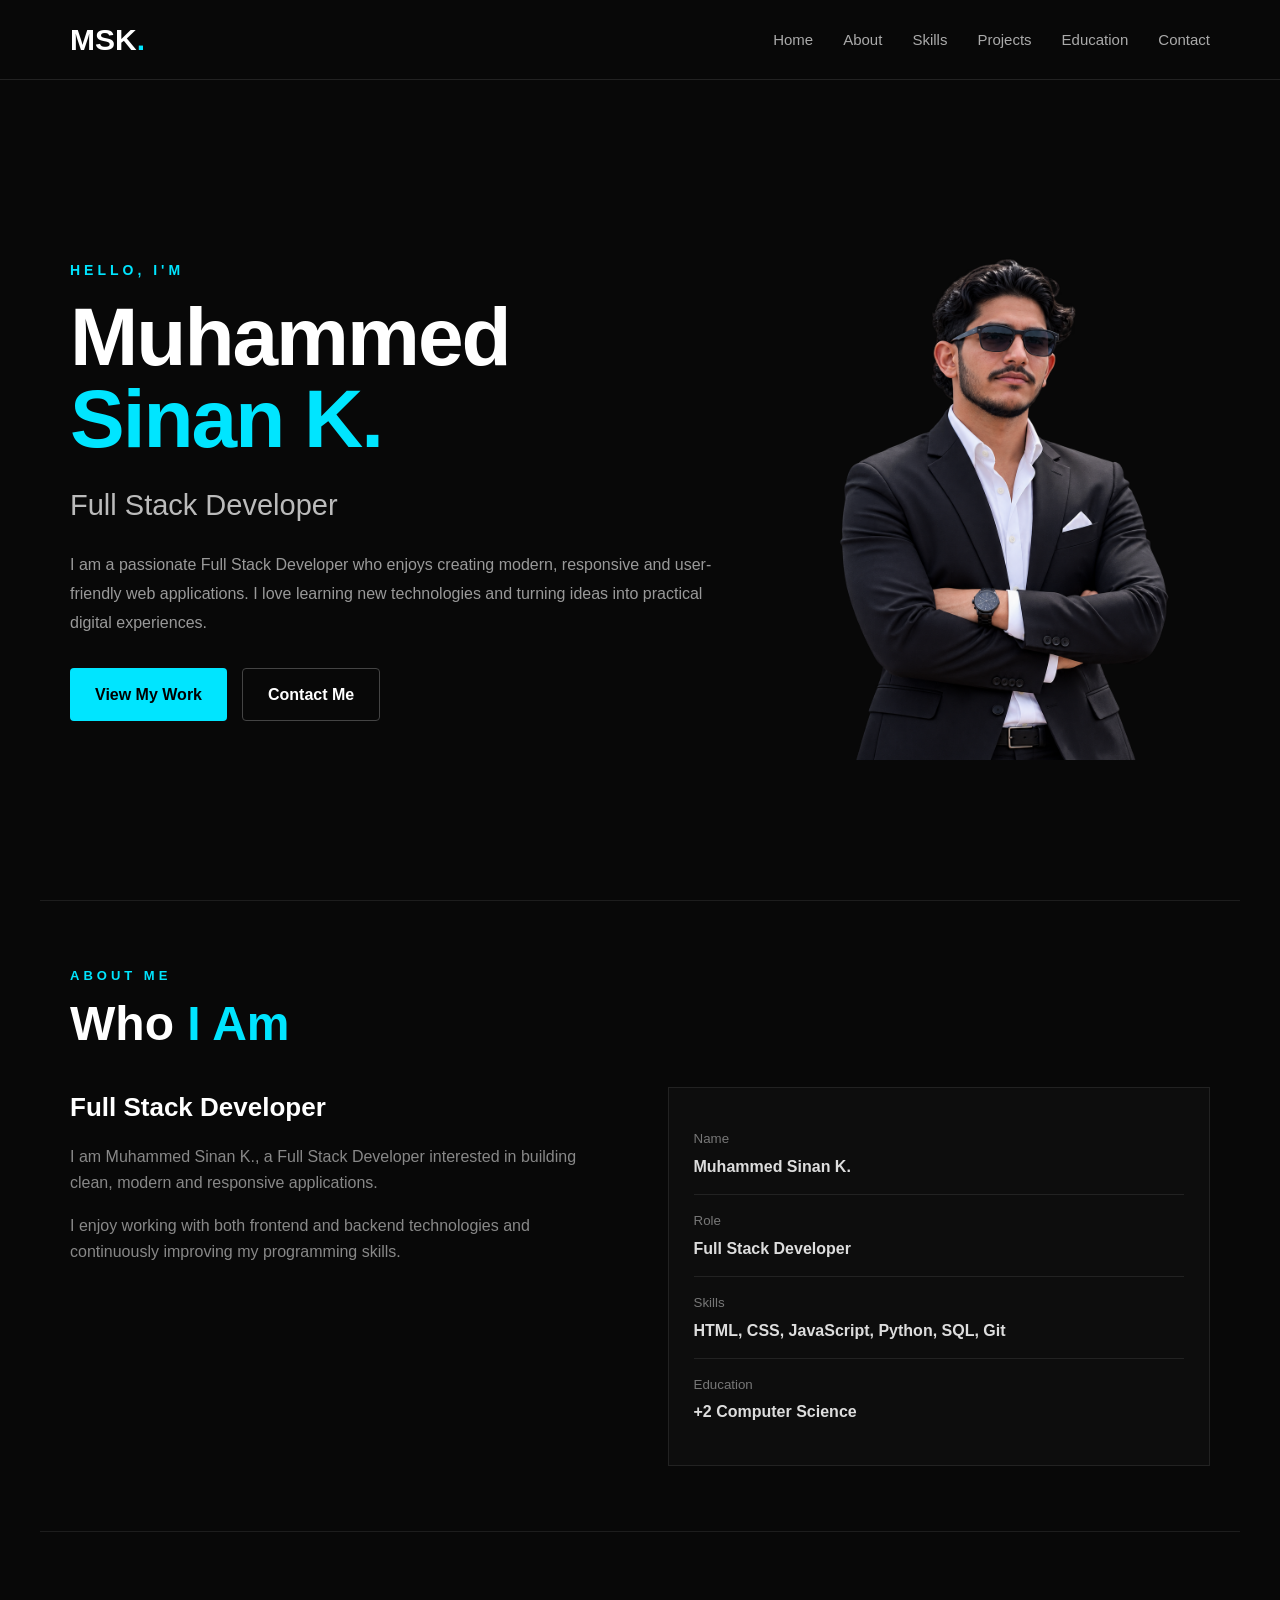
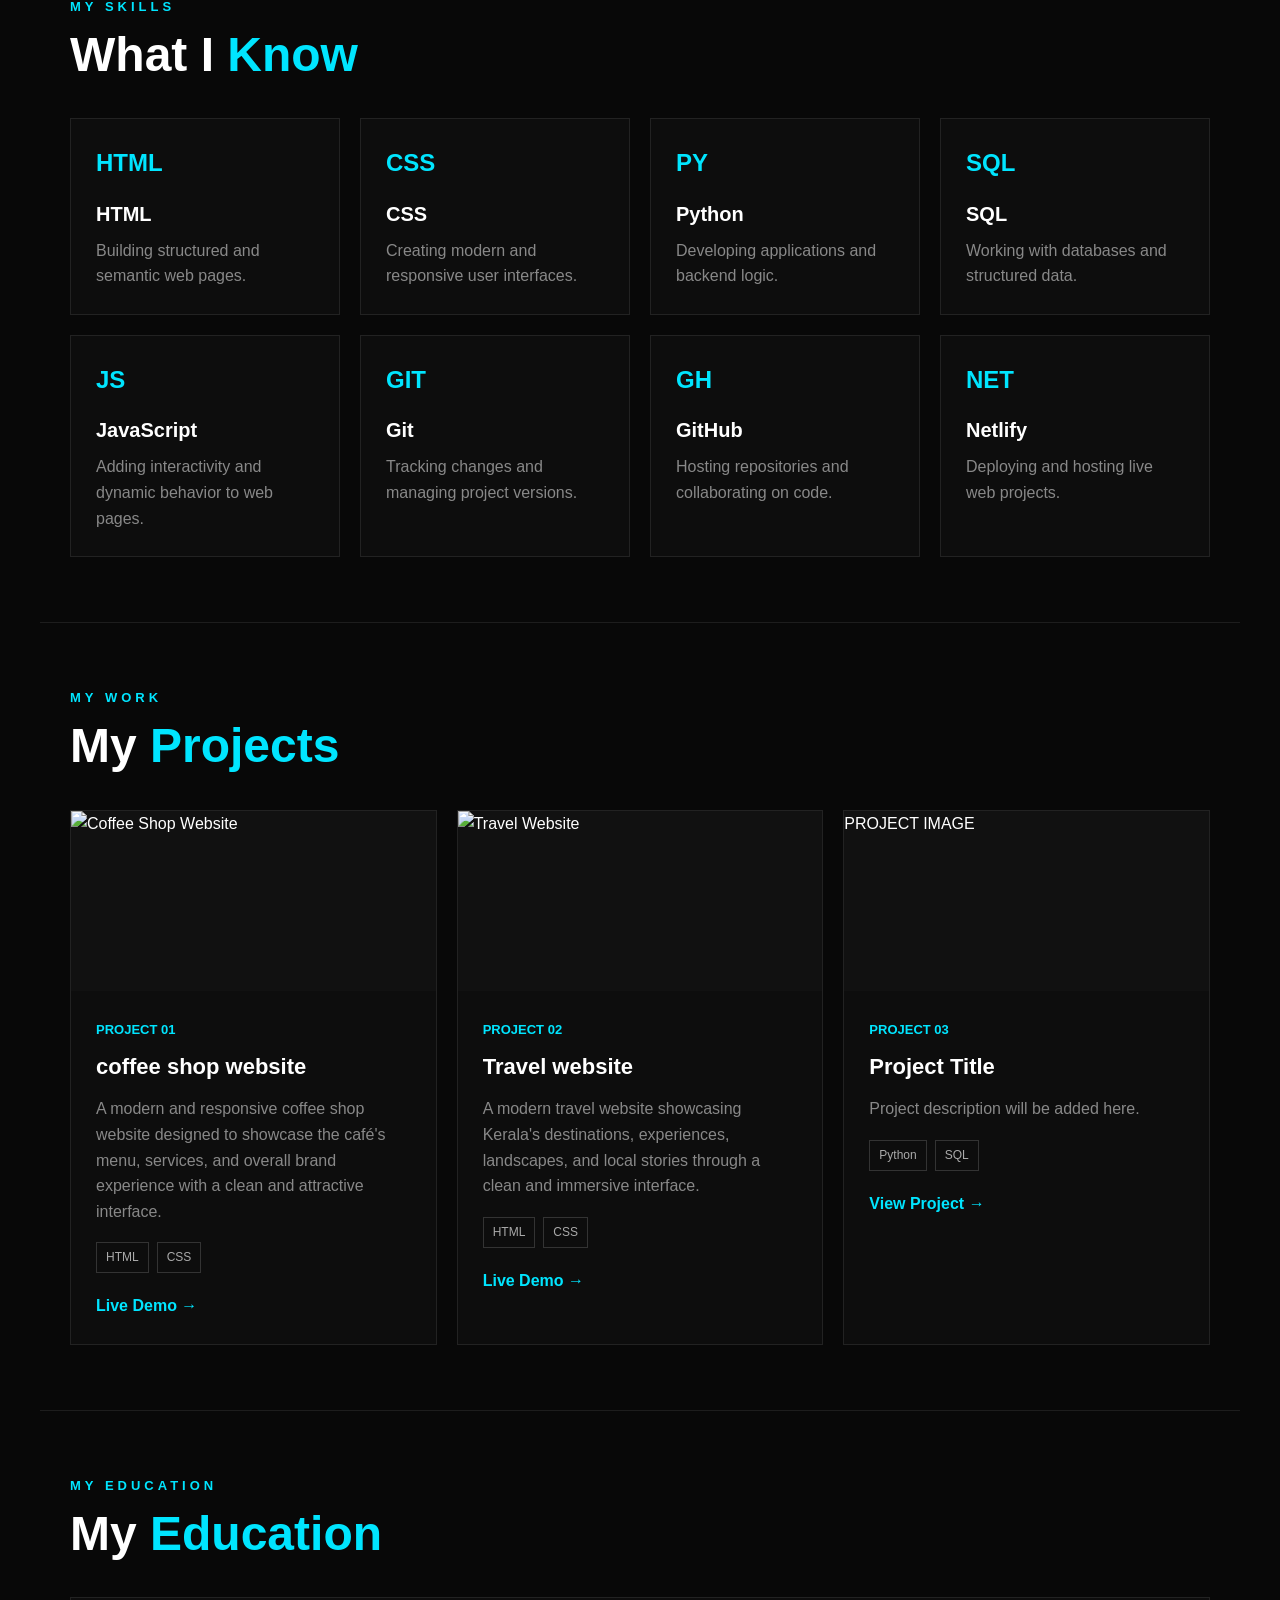
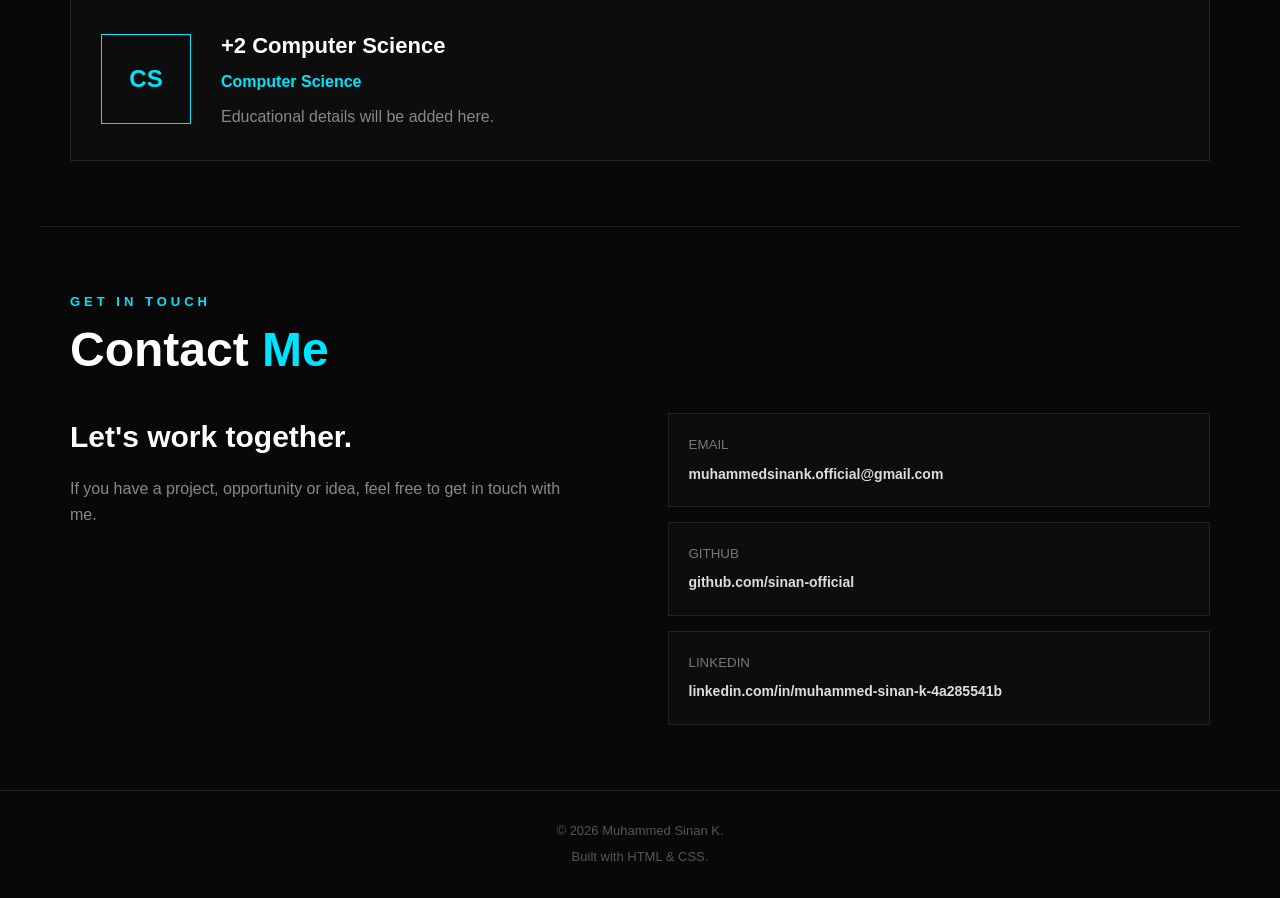
==== index.html @ 7d32a2cb "first commit" ====
<!DOCTYPE html>
<html lang="en">

<head>
    <meta charset="UTF-8">

    <meta name="viewport"
          content="width=device-width, initial-scale=1.0">

    <title>Muhammed Sinan K. | Full Stack Developer</title>

    <link rel="stylesheet" href="portfolio.css">
</head>

<body>

    <header class="header">

        <nav class="navbar">

            <a href="#home" class="logo">
                MSK<span>.</span>
            </a>
            <input type="checkbox" id="menu-toggle">

            <label for="menu-toggle" class="menu-icon">
                <span></span>
                <span></span>
                <span></span>
            </label>

            <ul class="nav-links">

                <li>
                    <a href="#home">Home</a>
                </li>

                <li>
                    <a href="#about">About</a>
                </li>

                <li>
                    <a href="#skills">Skills</a>
                </li>

                <li>
                    <a href="#projects">Projects</a>
                </li>

                <li>
                    <a href="#education">Education</a>
                </li>

                <li>
                    <a href="#contact">Contact</a>
                </li>

            </ul>

        </nav>

    </header>


    <main>

        <!-- =========================
             HERO
        ========================== -->

        <section id="home" class="hero">

            <div class="hero-content">

                <p class="subtitle">
                    HELLO, I'M
                </p>

                <h1>
                    Muhammed
                    <span>Sinan K.</span>
                </h1>

                <h2>
                    Full Stack Developer
                </h2>

                <p class="description">
                    I am a passionate Full Stack Developer who enjoys
                    creating modern, responsive and user-friendly web
                    applications. I love learning new technologies and
                    turning ideas into practical digital experiences.
                </p>

                <div class="hero-buttons">

                    <a href="#projects"
                       class="btn primary-btn">
                        View My Work
                    </a>

                    <a href="#contact"
                       class="btn secondary-btn">
                        Contact Me
                    </a>

                </div>

            </div>


            <!-- PROFILE IMAGE -->

            <div class="profile-container">

                <img
                    src="./dp.png"
                    alt="Muhammed Sinan K."
                    class="profile-image"
                >

            </div>

        </section>


        <!-- =========================
             ABOUT
        ========================== -->

        <section id="about" class="section dark-section">

            <div class="section-heading">

                <p>ABOUT ME</p>

                <h2>
                    Who <span>I Am</span>
                </h2>

            </div>


            <div class="about-grid">

                <div class="about-text">

                    <h3>
                        Full Stack Developer
                    </h3>

                    <p>
                        I am Muhammed Sinan K., a Full Stack Developer
                        interested in building clean, modern and
                        responsive applications.
                    </p>

                    <p>
                        I enjoy working with both frontend and backend
                        technologies and continuously improving my
                        programming skills.
                    </p>

                </div>


                <div class="about-card">

                    <div class="info">

                        <small>
                            Name
                        </small>

                        <strong>
                            Muhammed Sinan K.
                        </strong>

                    </div>


                    <div class="info">

                        <small>
                            Role
                        </small>

                        <strong>
                            Full Stack Developer
                        </strong>

                    </div>


                    <div class="info">

                        <small>
                            Skills
                        </small>

                        <strong>
                            HTML, CSS, JavaScript, Python, SQL, Git
                        </strong>

                    </div>


                    <div class="info">

                        <small>
                            Education
                        </small>

                        <strong>
                            +2 Computer Science
                        </strong>

                    </div>

                </div>

            </div>

        </section>


        <!-- =========================
             SKILLS
        ========================== -->

        <section id="skills" class="section">

            <div class="section-heading">

                <p>MY SKILLS</p>

                <h2>
                    What I <span>Know</span>
                </h2>

            </div>


            <div class="skills-grid">

                <div class="skill-card">

                    <div class="skill-icon">
                        HTML
                    </div>

                    <h3>
                        HTML
                    </h3>

                    <p>
                        Building structured and semantic web pages.
                    </p>

                </div>


                <div class="skill-card">

                    <div class="skill-icon">
                        CSS
                    </div>

                    <h3>
                        CSS
                    </h3>

                    <p>
                        Creating modern and responsive user interfaces.
                    </p>

                </div>


                <div class="skill-card">

                    <div class="skill-icon">
                        PY
                    </div>

                    <h3>
                        Python
                    </h3>

                    <p>
                        Developing applications and backend logic.
                    </p>

                </div>


                <div class="skill-card">

                    <div class="skill-icon">
                        SQL
                    </div>

                    <h3>
                        SQL
                    </h3>

                    <p>
                        Working with databases and structured data.
                    </p>

                </div>


                <div class="skill-card">

                    <div class="skill-icon">
                        JS
                    </div>

                    <h3>
                        JavaScript
                    </h3>

                    <p>
                        Adding interactivity and dynamic behavior to web pages.
                    </p>

                </div>


                <div class="skill-card">

                    <div class="skill-icon">
                        GIT
                    </div>

                    <h3>
                        Git
                    </h3>

                    <p>
                        Tracking changes and managing project versions.
                    </p>

                </div>


                <div class="skill-card">

                    <div class="skill-icon">
                        GH
                    </div>

                    <h3>
                        GitHub
                    </h3>

                    <p>
                        Hosting repositories and collaborating on code.
                    </p>

                </div>


                <div class="skill-card">

                    <div class="skill-icon">
                        NET
                    </div>

                    <h3>
                        Netlify
                    </h3>

                    <p>
                        Deploying and hosting live web projects.
                    </p>

                </div>

            </div>

        </section>


        <!-- =========================
             PROJECTS
        ========================== -->

        <section id="projects"
                 class="section dark-section">

            <div class="section-heading">

                <p>MY WORK</p>

                <h2>
                    My <span>Projects</span>
                </h2>

            </div>


            <div class="projects-grid">

                <div class="project-card">

                    <div class="project-image">
                        <img
        src="https://img.freepik.com/premium-photo/coffee-shop-interior-black-gray_674594-15224.jpg"
        alt="Coffee Shop Website"
    >
                    </div>

                    <div class="project-content">

                        <span class="project-number">
                            PROJECT 01
                        </span>

                        <h3>
                            coffee shop website
                        </h3>

                        <p>
                               A modern and responsive coffee shop website designed
            to showcase the café's menu, services, and overall
            brand experience with a clean and attractive interface.
                        </p>

                        <div class="technology">

                            <span>
                                HTML
                            </span>

                            <span>
                                CSS
                            </span>

                        </div>

                        <a  href="https://coffeewebsite001.netlify.app/"
                target="_blank"
                rel="noopener noreferrer"
                class="project-link">
                Live Demo →
                        </a>

                    </div>

                </div>


                <div class="project-card">

                    
<div class="project-image">
    <img
        src="https://wallpaperaccess.com/full/1635210.jpg"
        alt="Travel Website"
    >
</div>



                    <div class="project-content">

                        <span class="project-number">
                            PROJECT 02
                        </span>

                        <h3>
                            Travel website
                        </h3>

                        <p>
                            A modern travel website showcasing Kerala's destinations, experiences, landscapes, and local stories through a clean and immersive interface.
                        </p>

                        <div class="technology">

                            <span>
                                HTML
                            </span>

                            <span>
                                CSS
                            </span>

                        </div>

                        <a href="https://travelwebsite-kitten-54ea72.netlify.app/" target="_blank" rel="noopener noreferrer" class="project-link"> Live Demo → </a>

                    </div>

                </div>


                <div class="project-card">

                    <div class="project-image">
                        PROJECT IMAGE
                    </div>

                    <div class="project-content">

                        <span class="project-number">
                            PROJECT 03
                        </span>

                        <h3>
                            Project Title
                        </h3>

                        <p>
                            Project description will be added here.
                        </p>

                        <div class="technology">

                            <span>
                                Python
                            </span>

                            <span>
                                SQL
                            </span>

                        </div>

                        <a href="#"
                           class="project-link">
                            View Project →
                        </a>

                    </div>

                </div>

            </div>

        </section>


        <!-- =========================
             EDUCATION
        ========================== -->

        <section id="education"
                 class="section">

            <div class="section-heading">

                <p>MY EDUCATION</p>

                <h2>
                    My <span>Education</span>
                </h2>

            </div>


            <div class="education-card">

                <div class="education-icon">
                    CS
                </div>

                <div>

                    <h3>
                        +2 Computer Science
                    </h3>

                    <h4>
                        Computer Science
                    </h4>

                    <p>
                        Educational details will be added here.
                    </p>

                </div>

            </div>

        </section>


        <!-- =========================
             CONTACT
        ========================== -->

        <section id="contact"
                 class="section dark-section">

            <div class="section-heading">

                <p>GET IN TOUCH</p>

                <h2>
                    Contact <span>Me</span>
                </h2>

            </div>


            <div class="contact-grid">

                <div class="contact-intro">

                    <h3>
                        Let's work together.
                    </h3>

                    <p>
                        If you have a project, opportunity or idea,
                        feel free to get in touch with me.
                    </p>

                </div>


                <div class="contact-links">

                    <a
                        href="mailto:muhammedsinank.official@gmail.com"
                        class="contact-item">

                        <small>
                            EMAIL
                        </small>

                        <strong>
                            muhammedsinank.official@gmail.com
                        </strong>

                    </a>


                    <a
                        href="https://github.com/sinan-official"
                        target="_blank"
                        class="contact-item">

                        <small>
                            GITHUB
                        </small>

                        <strong>
                            github.com/sinan-official
                        </strong>

                    </a>


                    <a
                        href="https://www.linkedin.com/in/muhammed-sinan-k-4a285541b"
                        target="_blank"
                        class="contact-item">

                        <small>
                            LINKEDIN
                        </small>

                        <strong>
                            linkedin.com/in/muhammed-sinan-k-4a285541b
                        </strong>

                    </a>

                </div>

            </div>

        </section>

    </main>


    <!-- =========================
         FOOTER
    ========================== -->

    <footer>

        <p>
            © 2026 Muhammed Sinan K.
        </p>

        <p>
            Built with HTML & CSS.
        </p>

    </footer>

</body>

</html>
---- portfolio.css ----
/* ========================================
   RESET
======================================== */

* {
    margin: 0;
    padding: 0;
    box-sizing: border-box;
}

html {
    scroll-behavior: smooth;
}

body {
    background: #080808;
    color: #ffffff;
    font-family: Arial, Helvetica, sans-serif;
    line-height: 1.6;
    overflow-x: hidden;
}

img {
    max-width: 100%;
    display: block;
}

a {
    text-decoration: none;
    color: inherit;
}

ul {
    list-style: none;
}


/* ========================================
   HEADER
======================================== */

.header {
    width: 100%;
    height: 80px;

    background: #080808;
    border-bottom: 1px solid #222;

    position: sticky;
    top: 0;
    z-index: 1000;
}

.navbar {
    width: min(1200px, 100%);
    height: 100%;

    margin: auto;
    padding: 0 30px;

    display: flex;
    align-items: center;
    justify-content: space-between;

    position: relative;
}

.logo {
    font-size: 30px;
    font-weight: 800;
}

.logo span {
    color: #00e5ff;
}

.nav-links {
    display: flex;
    align-items: center;
    gap: 30px;
}

.nav-links a {
    color: #aaa;
    font-size: 15px;
    transition: 0.3s ease;
}

.nav-links a:hover {
    color: #00e5ff;
}


/* ========================================
   MOBILE MENU
======================================== */

#menu-toggle {
    display: none;
}

.menu-icon {
    display: none;
    width: 32px;
    cursor: pointer;
}

.menu-icon span {
    display: block;

    width: 100%;
    height: 3px;

    margin: 6px 0;

    background: #ffffff;

    transition: 0.3s;
}


/* ========================================
   HERO
======================================== */

.hero {
    width: min(1200px, 100%);
    min-height: calc(100vh - 80px);

    margin: auto;

    padding: 55px 30px;

    display: flex;
    align-items: center;
    justify-content: space-between;

    gap: 45px;
}

.hero-content {
    flex: 1;
    min-width: 0;
    max-width: 700px;
}

.subtitle {
    color: #00e5ff;

    font-size: 14px;
    font-weight: bold;

    letter-spacing: 4px;

    margin-bottom: 15px;
}

.hero h1 {
    font-size: clamp(45px, 7vw, 82px);

    line-height: 1;

    margin-bottom: 22px;

    letter-spacing: -2px;
}

.hero h1 span {
    display: block;
    color: #00e5ff;
}

.hero h2 {
    color: #bbb;

    font-size: clamp(21px, 3vw, 29px);

    font-weight: 400;

    margin-bottom: 23px;
}

.description {
    max-width: 650px;

    color: #999;

    font-size: 16px;

    line-height: 1.8;

    margin-bottom: 30px;
}


/* ========================================
   BUTTONS
======================================== */

.hero-buttons {
    display: flex;
    gap: 15px;
    flex-wrap: wrap;
}

.btn {
    display: inline-flex;

    align-items: center;
    justify-content: center;

    padding: 13px 25px;

    border-radius: 4px;

    font-weight: bold;

    transition: 0.3s ease;
}

.primary-btn {
    background: #00e5ff;
    color: #000000;
}

.primary-btn:hover {
    background: #ffffff;
    transform: translateY(-2px);
}

.secondary-btn {
    border: 1px solid #444;
    color: #ffffff;
}

.secondary-btn:hover {
    border-color: #00e5ff;
    color: #00e5ff;
}


/* ========================================
   PROFILE IMAGE
   NO CIRCLE
======================================== */

.profile-container {
    flex: 0 1 430px;

    width: 430px;
    max-width: 42vw;

    height: 540px;

    display: flex;
    align-items: flex-end;
    justify-content: center;

    overflow: hidden;

    position: relative;
}

.profile-image {
    display: block;

    width: 1000px;
    max-width: 430px;

    height: 800px;

    object-fit: contain;

    object-position: center bottom;

    margin: 0 auto;
}


/* ========================================
   GENERAL SECTIONS
======================================== */

.section {
    width: min(1200px, 100%);

    margin: auto;

    padding: 65px 30px;

    border-top: 1px solid #1d1d1d;
}

.dark-section {
    background: #080808;
}

.section-heading {
    margin-bottom: 35px;
}

.section-heading p {
    color: #00e5ff;

    font-size: 13px;
    font-weight: bold;

    letter-spacing: 4px;

    margin-bottom: 8px;
}

.section-heading h2 {
    font-size: clamp(34px, 5vw, 48px);

    line-height: 1.2;
}

.section-heading h2 span {
    color: #00e5ff;
}


/* ========================================
   ABOUT
======================================== */

.about-grid {
    display: grid;

    grid-template-columns: 1fr 1fr;

    gap: 55px;

    align-items: start;
}

.about-text h3 {
    font-size: 26px;

    margin-bottom: 15px;
}

.about-text p {
    color: #888;

    max-width: 650px;

    margin-bottom: 18px;
}

.about-card {
    background: #0d0d0d;

    border: 1px solid #222;

    padding: 25px;
}

.about-card .info {
    display: flex;

    flex-direction: column;

    gap: 4px;

    padding: 15px 0;

    border-bottom: 1px solid #222;
}

.about-card .info:last-child {
    border-bottom: none;
}

.about-card small {
    color: #777;
}

.about-card strong {
    color: #ddd;

    overflow-wrap: anywhere;
}


/* ========================================
   SKILLS
======================================== */

.skills-grid {
    display: grid;

    grid-template-columns: repeat(4, 1fr);

    gap: 20px;
}

.skill-card {
    background: #0d0d0d;

    border: 1px solid #222;

    padding: 25px;

    transition: 0.3s ease;
}

.skill-card:hover {
    border-color: #00e5ff;

    transform: translateY(-4px);
}

.skill-icon {
    color: #00e5ff;

    font-size: 24px;
    font-weight: bold;

    margin-bottom: 15px;
}

.skill-card h3 {
    font-size: 20px;

    margin-bottom: 8px;
}

.skill-card p {
    color: #888;
}


/* ========================================
   PROJECTS
======================================== */

.projects-grid {
    display: grid;

    grid-template-columns: repeat(3, 1fr);

    gap: 20px;
}

.project-card {
    background: #0d0d0d;

    border: 1px solid #222;

    overflow: hidden;

    transition: 0.3s ease;
}

.project-card:hover {
    border-color: #00e5ff;

    transform: translateY(-4px);
}

.project-image {
    height: 180px;
    overflow: hidden;
    background: #111;
}

.project-image img {
    width: 100%;
    height: 100%;
    object-fit: cover;
    display: block;
}

.project-content {
    padding: 25px;
}

.project-number {
    color: #00e5ff;

    font-size: 13px;

    font-weight: bold;
}

.project-card h3 {
    font-size: 22px;

    margin: 8px 0 12px;
}

.project-card p {
    color: #888;

    margin-bottom: 18px;
}

.technology {
    display: flex;

    flex-wrap: wrap;

    gap: 8px;

    margin-bottom: 20px;
}

.technology span {
    border: 1px solid #333;

    color: #aaa;

    padding: 5px 9px;

    font-size: 12px;
}

.project-links {
    display: flex;
    flex-wrap: wrap;
    gap: 20px;
    margin-top: 5px;
}

.project-link {
    color: #00e5ff;

    font-weight: bold;

    transition: 0.3s ease;
}

.project-link:hover {
    color: #ffffff;
}


/* ========================================
   EDUCATION
======================================== */

.education-card {
    background: #0d0d0d;

    border: 1px solid #222;

    padding: 30px;

    display: flex;

    align-items: center;

    gap: 30px;
}

.education-icon {
    width: 90px;
    height: 90px;

    flex-shrink: 0;

    border: 1px solid #00e5ff;

    color: #00e5ff;

    display: flex;

    align-items: center;
    justify-content: center;

    font-size: 24px;

    font-weight: bold;
}

.education-card h3 {
    font-size: 22px;
}

.education-card h4 {
    color: #00e5ff;

    margin: 5px 0 10px;
}

.education-card p {
    color: #888;
}


/* ========================================
   CONTACT
======================================== */

.contact-grid {
    display: grid;

    grid-template-columns: 1fr 1fr;

    gap: 55px;
}

.contact-intro h3 {
    font-size: 30px;

    margin-bottom: 15px;
}

.contact-intro p {
    color: #888;

    max-width: 500px;
}

.contact-links {
    display: flex;

    flex-direction: column;

    gap: 15px;
}

.contact-item {
    display: block;

    background: #0d0d0d;

    border: 1px solid #222;

    padding: 20px;

    transition: 0.3s ease;
}

.contact-item:hover {
    border-color: #00e5ff;
}

.contact-item small {
    display: block;

    color: #777;

    margin-bottom: 5px;
}

.contact-item strong {
    color: #ddd;

    font-size: 14px;

    overflow-wrap: anywhere;
}


/* ========================================
   FOOTER
======================================== */

footer {
    border-top: 1px solid #222;

    padding: 30px 20px;

    text-align: center;

    color: #555;

    font-size: 13px;
}

footer p:first-child {
    margin-bottom: 5px;
}


/* ========================================
   TABLET
======================================== */

@media (max-width: 1000px) {

    .hero {
        gap: 25px;

        padding-left: 25px;
        padding-right: 25px;
    }

    .profile-container {
        width: 360px;
        max-width: 38vw;

        height: 480px;

        flex-basis: 360px;
    }

    .profile-image {
        max-width: 360px;
    }

    .skills-grid {
        grid-template-columns: repeat(2, 1fr);
    }

    .projects-grid {
        grid-template-columns: repeat(2, 1fr);
    }

    .about-grid {
        gap: 30px;
    }

    .contact-grid {
        gap: 30px;
    }
}


/* ========================================
   MOBILE NAV
======================================== */

@media (max-width: 768px) {

    .header {
        height: 70px;
    }

    .navbar {
        height: 70px;

        padding: 0 20px;
    }

    .menu-icon {
        display: block;
    }

    .nav-links {
        position: absolute;

        top: 70px;
        left: 0;

        width: 100%;

        background: #080808;

        border-bottom: 1px solid #222;

        display: flex;

        flex-direction: column;

        align-items: center;

        gap: 0;

        max-height: 0;

        overflow: hidden;

        transition: max-height 0.35s ease;
    }

    .nav-links li {
        width: 100%;

        text-align: center;
    }

    .nav-links a {
        display: block;

        width: 100%;

        padding: 15px;
    }

    #menu-toggle:checked ~ .nav-links {
        max-height: 400px;
    }

    #menu-toggle:checked + .menu-icon span:nth-child(1) {
        transform: translateY(9px) rotate(45deg);
    }

    #menu-toggle:checked + .menu-icon span:nth-child(2) {
        opacity: 0;
    }

    #menu-toggle:checked + .menu-icon span:nth-child(3) {
        transform: translateY(-9px) rotate(-45deg);
    }


    /* HERO */

    .hero {
        width: 100%;

        min-height: auto;

        padding: 40px 20px 60px;

        flex-direction: column;

        text-align: center;

        gap: 25px;
    }

    .hero-content {
        width: 100%;

        max-width: 650px;
    }

    .description {
        margin-left: auto;
        margin-right: auto;
    }

    .hero-buttons {
        justify-content: center;
    }


    /* IMAGE */

    .profile-container {
        order: -1;

        width: 100%;
        max-width: 340px;

        height: 420px;

        flex: none;
    }

    .profile-image {
        width: 100%;

        max-width: 340px;

        height: 100%;

        object-fit: contain;

        object-position: center bottom;
    }


    /* ABOUT */

    .about-grid {
        grid-template-columns: 1fr;

        gap: 30px;
    }


    /* CONTACT */

    .contact-grid {
        grid-template-columns: 1fr;

        gap: 30px;
    }


    /* SECTION */

    .section {
        padding: 55px 20px;
    }
}


/* ========================================
   SMALL MOBILE
======================================== */

@media (max-width: 550px) {

    .logo {
        font-size: 25px;
    }

    .hero {
        padding: 35px 18px 50px;

        gap: 20px;
    }

    .profile-container {
        width: 100%;

        max-width: 290px;

        height: 360px;
    }

    .profile-image {
        width: 100%;

        max-width: 290px;
    }

    .hero h1 {
        font-size: 43px;

        letter-spacing: -1px;
    }

    .hero h2 {
        font-size: 20px;
    }

    .description {
        font-size: 15px;
    }

    .hero-buttons {
        width: 100%;

        flex-direction: column;
    }

    .btn {
        width: 100%;

        text-align: center;
    }

    .skills-grid {
        grid-template-columns: 1fr;
    }

    .projects-grid {
        grid-template-columns: 1fr;
    }

    .education-card {
        flex-direction: column;

        text-align: center;

        padding: 25px 20px;
    }

    .education-icon {
        width: 75px;
        height: 75px;
    }

    .section {
        padding: 45px 18px;
    }
}


/* ========================================
   VERY SMALL PHONES
======================================== */

@media (max-width: 360px) {

    .hero {
        padding-left: 15px;
        padding-right: 15px;
    }

    .profile-container {
        max-width: 260px;

        height: 320px;
    }

    .profile-image {
        max-width: 260px;
    }

    .hero h1 {
        font-size: 37px;
    }

    .section-heading h2 {
        font-size: 31px;
    }
}
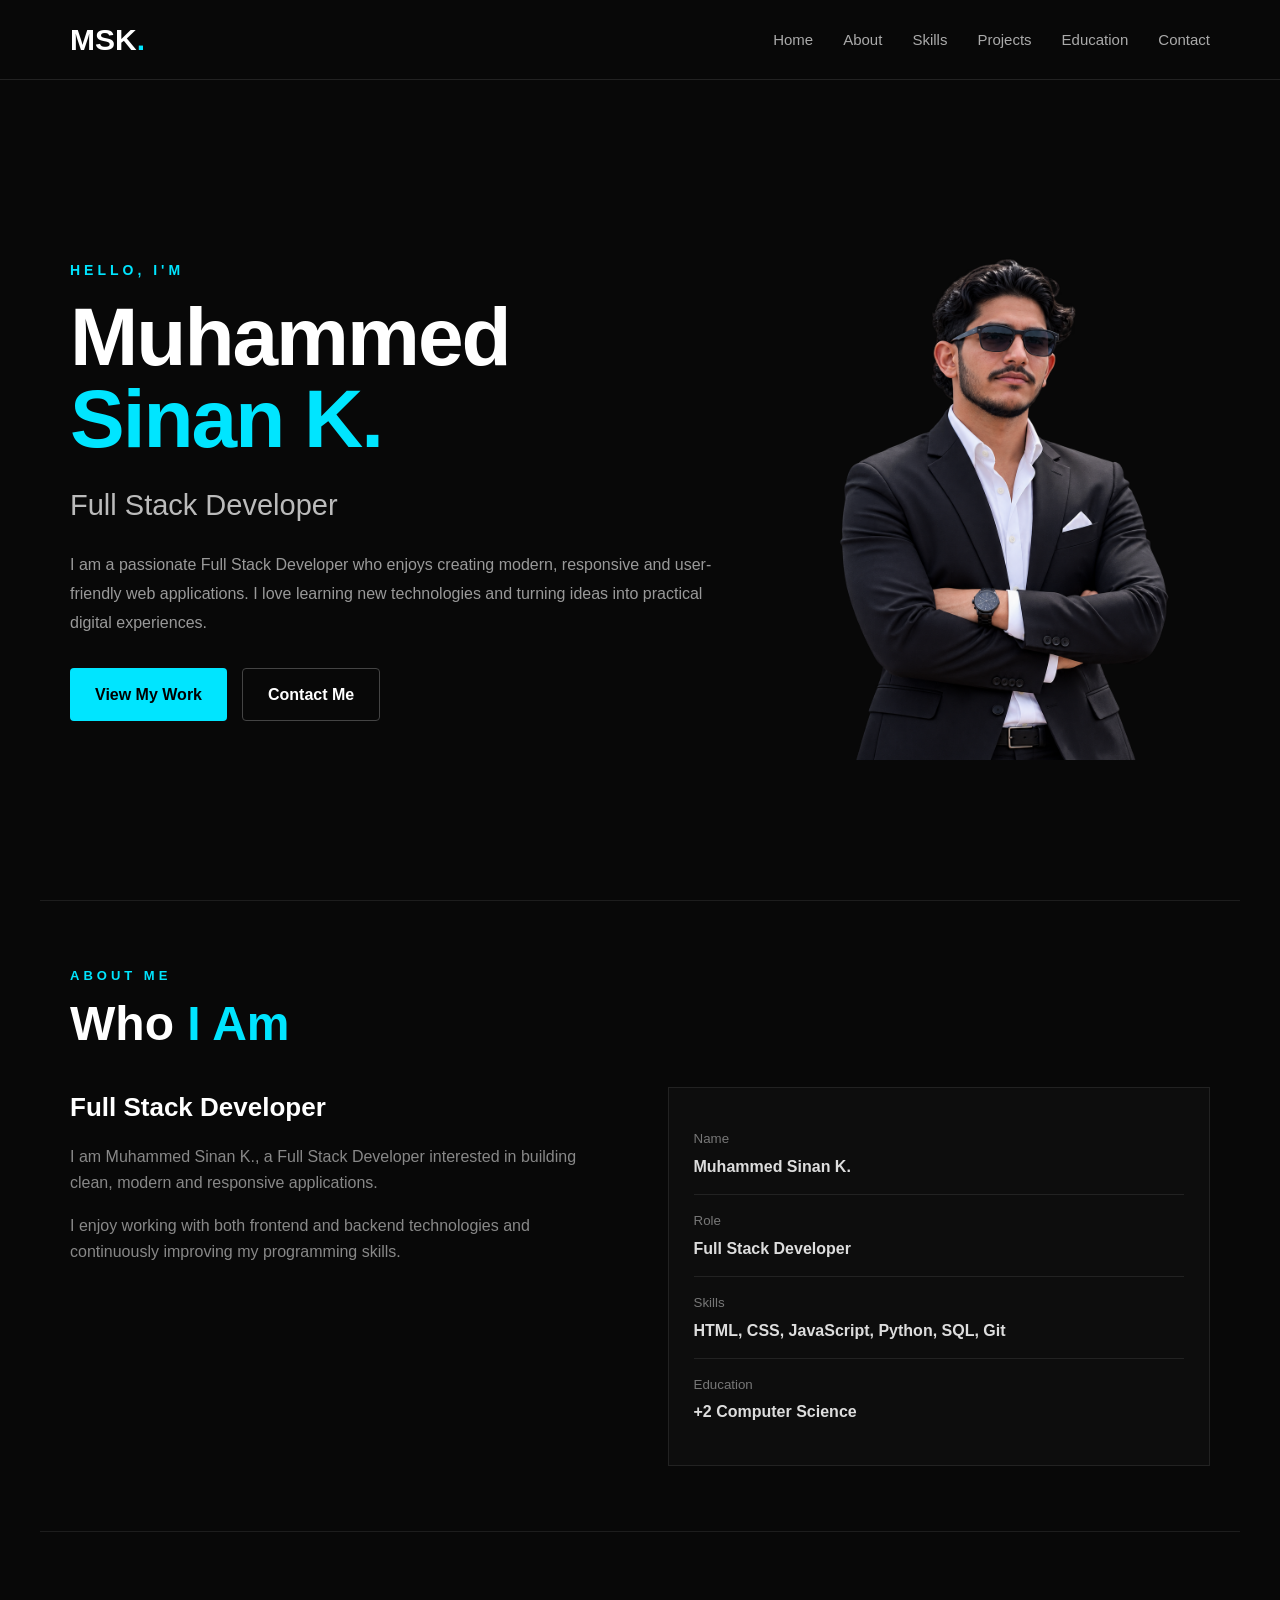
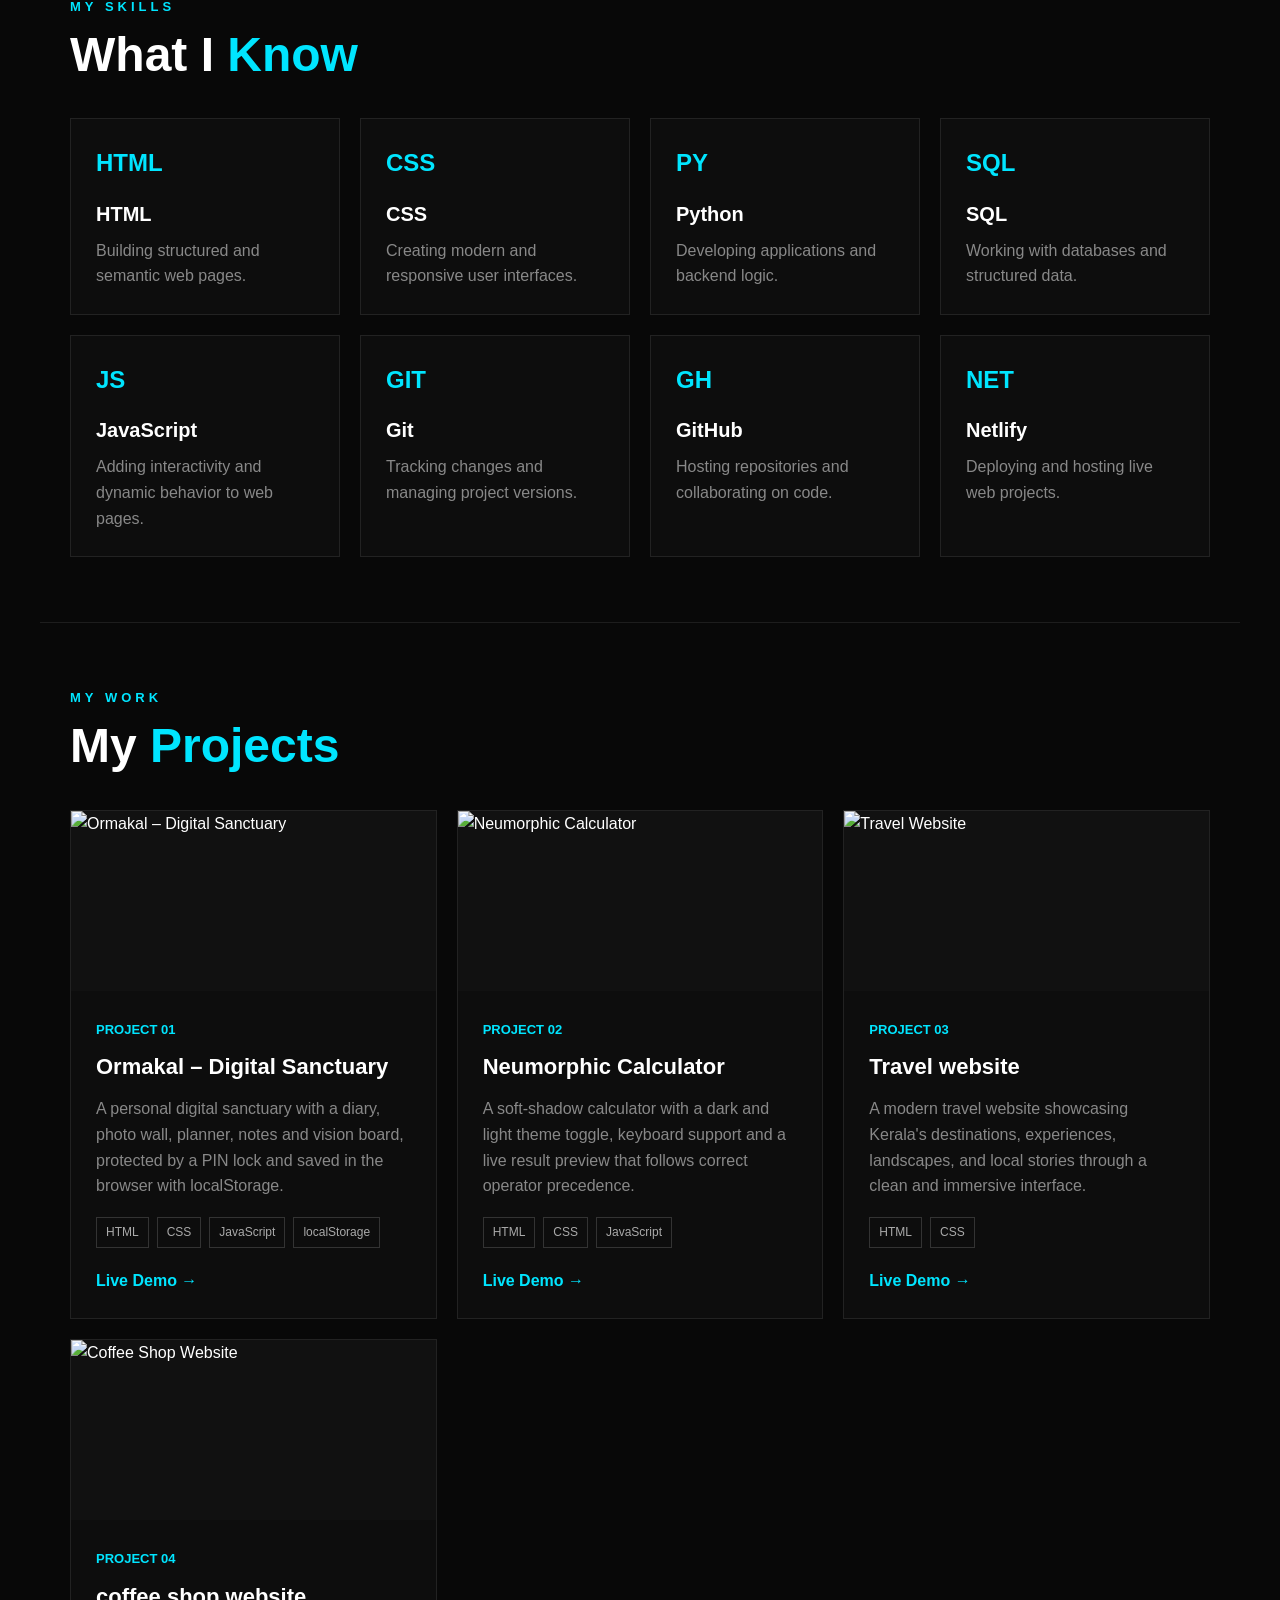
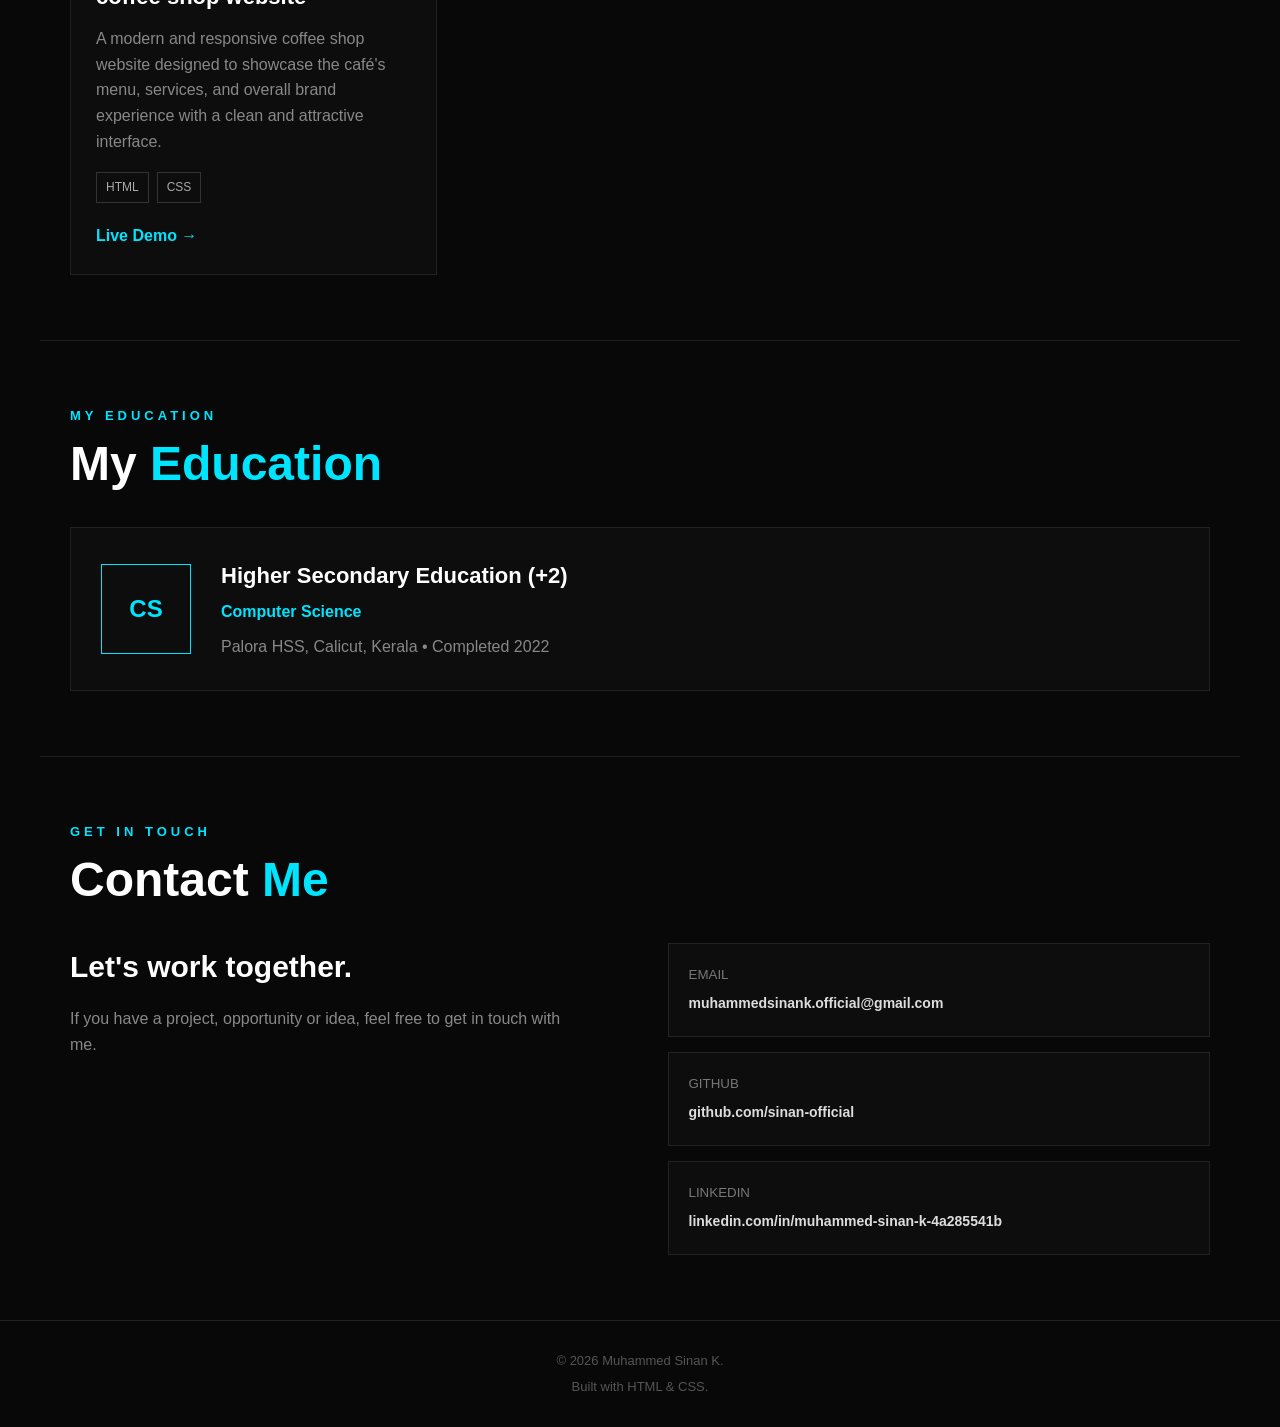
==== commit bc8874b4: "Update projects section and add project images" ====
--- a/index.html
+++ b/index.html
@@ -63,10 +63,6 @@
 
 
     <main>
-
-        <!-- =========================
-             HERO
-        ========================== -->
 
         <section id="home" class="hero">
 
@@ -109,8 +105,6 @@
             </div>
 
 
-            <!-- PROFILE IMAGE -->
-
             <div class="profile-container">
 
                 <img
@@ -124,10 +118,6 @@
         </section>
 
 
-        <!-- =========================
-             ABOUT
-        ========================== -->
-
         <section id="about" class="section dark-section">
 
             <div class="section-heading">
@@ -224,10 +214,6 @@
         </section>
 
 
-        <!-- =========================
-             SKILLS
-        ========================== -->
-
         <section id="skills" class="section">
 
             <div class="section-heading">
@@ -383,10 +369,6 @@
         </section>
 
 
-        <!-- =========================
-             PROJECTS
-        ========================== -->
-
         <section id="projects"
                  class="section dark-section">
 
@@ -407,9 +389,9 @@
 
                     <div class="project-image">
                         <img
-        src="https://img.freepik.com/premium-photo/coffee-shop-interior-black-gray_674594-15224.jpg"
-        alt="Coffee Shop Website"
-    >
+                            src="https://encrypted-tbn0.gstatic.com/images?q=tbn:ANd9GcQD-9LtQpDuYD5DOKHt8YEvjHTiD-prE4r4KRkb6m5xvwtOYJCP-S5L3RQ&s=10"
+                            alt="Ormakal – Digital Sanctuary"
+                        >
                     </div>
 
                     <div class="project-content">
@@ -419,13 +401,11 @@
                         </span>
 
                         <h3>
-                            coffee shop website
+                            Ormakal – Digital Sanctuary
                         </h3>
 
                         <p>
-                               A modern and responsive coffee shop website designed
-            to showcase the café's menu, services, and overall
-            brand experience with a clean and attractive interface.
+                            A personal digital sanctuary with a diary, photo wall, planner, notes and vision board, protected by a PIN lock and saved in the browser with localStorage.
                         </p>
 
                         <div class="technology">
@@ -438,13 +418,21 @@
                                 CSS
                             </span>
 
+                            <span>
+                                JavaScript
+                            </span>
+
+                            <span>
+                                localStorage
+                            </span>
+
                         </div>
 
-                        <a  href="https://coffeewebsite001.netlify.app/"
-                target="_blank"
-                rel="noopener noreferrer"
-                class="project-link">
-                Live Demo →
+                        <a href="https://memorypalace-ormakal.netlify.app/"
+                           target="_blank"
+                           rel="noopener noreferrer"
+                           class="project-link">
+                            Live Demo →
                         </a>
 
                     </div>
@@ -454,15 +442,12 @@
 
                 <div class="project-card">
 
-                    
-<div class="project-image">
-    <img
-        src="https://wallpaperaccess.com/full/1635210.jpg"
-        alt="Travel Website"
-    >
-</div>
-
-
+                    <div class="project-image">
+                        <img
+                            src="https://s3-figma-hubfile-images-production-cdn-cgi.figma.com/cdn-cgi/image/format=auto,quality=85/hub/file/carousel/img/a10063fe295be0f738bd8a3b16c85cd7707ea9c7"
+                            alt="Neumorphic Calculator"
+                        >
+                    </div>
 
                     <div class="project-content">
 
@@ -471,6 +456,57 @@
                         </span>
 
                         <h3>
+                            Neumorphic Calculator
+                        </h3>
+
+                        <p>
+                            A soft-shadow calculator with a dark and light theme toggle, keyboard support and a live result preview that follows correct operator precedence.
+                        </p>
+
+                        <div class="technology">
+
+                            <span>
+                                HTML
+                            </span>
+
+                            <span>
+                                CSS
+                            </span>
+
+                            <span>
+                                JavaScript
+                            </span>
+
+                        </div>
+
+                        <a href="https://creative-calculator-29a1e8.netlify.app/"
+                           target="_blank"
+                           rel="noopener noreferrer"
+                           class="project-link">
+                            Live Demo →
+                        </a>
+
+                    </div>
+
+                </div>
+
+
+                <div class="project-card">
+
+                    <div class="project-image">
+                        <img
+                            src="https://wallpaperaccess.com/full/1635210.jpg"
+                            alt="Travel Website"
+                        >
+                    </div>
+
+                    <div class="project-content">
+
+                        <span class="project-number">
+                            PROJECT 03
+                        </span>
+
+                        <h3>
                             Travel website
                         </h3>
 
@@ -500,38 +536,45 @@
                 <div class="project-card">
 
                     <div class="project-image">
-                        PROJECT IMAGE
+                        <img
+                            src="https://img.freepik.com/premium-photo/coffee-shop-interior-black-gray_674594-15224.jpg"
+                            alt="Coffee Shop Website"
+                        >
                     </div>
 
                     <div class="project-content">
 
                         <span class="project-number">
-                            PROJECT 03
+                            PROJECT 04
                         </span>
 
                         <h3>
-                            Project Title
+                            coffee shop website
                         </h3>
 
                         <p>
-                            Project description will be added here.
+                            A modern and responsive coffee shop website designed
+                            to showcase the café's menu, services, and overall
+                            brand experience with a clean and attractive interface.
                         </p>
 
                         <div class="technology">
 
                             <span>
-                                Python
-                            </span>
-
-                            <span>
-                                SQL
+                                HTML
+                            </span>
+
+                            <span>
+                                CSS
                             </span>
 
                         </div>
 
-                        <a href="#"
+                        <a href="https://coffeewebsite001.netlify.app/"
+                           target="_blank"
+                           rel="noopener noreferrer"
                            class="project-link">
-                            View Project →
+                            Live Demo →
                         </a>
 
                     </div>
@@ -542,10 +585,6 @@
 
         </section>
 
-
-        <!-- =========================
-             EDUCATION
-        ========================== -->
 
         <section id="education"
                  class="section">
@@ -570,7 +609,7 @@
                 <div>
 
                     <h3>
-                        +2 Computer Science
+                        Higher Secondary Education (+2)
                     </h3>
 
                     <h4>
@@ -578,7 +617,7 @@
                     </h4>
 
                     <p>
-                        Educational details will be added here.
+                        Palora HSS, Calicut, Kerala &bull; Completed 2022
                     </p>
 
                 </div>
@@ -587,10 +626,6 @@
 
         </section>
 
-
-        <!-- =========================
-             CONTACT
-        ========================== -->
 
         <section id="contact"
                  class="section dark-section">
@@ -679,10 +714,6 @@
     </main>
 
 
-    <!-- =========================
-         FOOTER
-    ========================== -->
-
     <footer>
 
         <p>
@@ -697,4 +728,4 @@
 
 </body>
 
-</html>
+</html>
--- a/portfolio.css
+++ b/portfolio.css
@@ -1,7 +1,3 @@
-/* ========================================
-   RESET
-======================================== */
-
 * {
     margin: 0;
     padding: 0;
@@ -34,18 +30,11 @@
     list-style: none;
 }
 
-
-/* ========================================
-   HEADER
-======================================== */
-
 .header {
     width: 100%;
     height: 80px;
-
     background: #080808;
     border-bottom: 1px solid #222;
-
     position: sticky;
     top: 0;
     z-index: 1000;
@@ -54,14 +43,11 @@
 .navbar {
     width: min(1200px, 100%);
     height: 100%;
-
     margin: auto;
     padding: 0 30px;
-
     display: flex;
     align-items: center;
     justify-content: space-between;
-
     position: relative;
 }
 
@@ -90,11 +76,6 @@
     color: #00e5ff;
 }
 
-
-/* ========================================
-   MOBILE MENU
-======================================== */
-
 #menu-toggle {
     display: none;
 }
@@ -107,34 +88,21 @@
 
 .menu-icon span {
     display: block;
-
     width: 100%;
     height: 3px;
-
     margin: 6px 0;
-
     background: #ffffff;
-
     transition: 0.3s;
 }
-
-
-/* ========================================
-   HERO
-======================================== */
 
 .hero {
     width: min(1200px, 100%);
     min-height: calc(100vh - 80px);
-
     margin: auto;
-
     padding: 55px 30px;
-
     display: flex;
     align-items: center;
     justify-content: space-between;
-
     gap: 45px;
 }
 
@@ -146,22 +114,16 @@
 
 .subtitle {
     color: #00e5ff;
-
     font-size: 14px;
     font-weight: bold;
-
     letter-spacing: 4px;
-
     margin-bottom: 15px;
 }
 
 .hero h1 {
     font-size: clamp(45px, 7vw, 82px);
-
     line-height: 1;
-
     margin-bottom: 22px;
-
     letter-spacing: -2px;
 }
 
@@ -172,30 +134,18 @@
 
 .hero h2 {
     color: #bbb;
-
     font-size: clamp(21px, 3vw, 29px);
-
     font-weight: 400;
-
     margin-bottom: 23px;
 }
 
 .description {
     max-width: 650px;
-
     color: #999;
-
     font-size: 16px;
-
     line-height: 1.8;
-
     margin-bottom: 30px;
 }
-
-
-/* ========================================
-   BUTTONS
-======================================== */
 
 .hero-buttons {
     display: flex;
@@ -205,16 +155,11 @@
 
 .btn {
     display: inline-flex;
-
     align-items: center;
     justify-content: center;
-
     padding: 13px 25px;
-
     border-radius: 4px;
-
     font-weight: bold;
-
     transition: 0.3s ease;
 }
 
@@ -238,56 +183,32 @@
     color: #00e5ff;
 }
 
-
-/* ========================================
-   PROFILE IMAGE
-   NO CIRCLE
-======================================== */
-
 .profile-container {
     flex: 0 1 430px;
-
     width: 430px;
     max-width: 42vw;
-
     height: 540px;
-
     display: flex;
     align-items: flex-end;
     justify-content: center;
-
     overflow: hidden;
-
     position: relative;
 }
 
 .profile-image {
     display: block;
-
     width: 1000px;
     max-width: 430px;
-
     height: 800px;
-
     object-fit: contain;
-
     object-position: center bottom;
-
     margin: 0 auto;
 }
-
-
-/* ========================================
-   GENERAL SECTIONS
-======================================== */
 
 .section {
     width: min(1200px, 100%);
-
     margin: auto;
-
     padding: 65px 30px;
-
     border-top: 1px solid #1d1d1d;
 }
 
@@ -301,71 +222,50 @@
 
 .section-heading p {
     color: #00e5ff;
-
     font-size: 13px;
     font-weight: bold;
-
     letter-spacing: 4px;
-
     margin-bottom: 8px;
 }
 
 .section-heading h2 {
     font-size: clamp(34px, 5vw, 48px);
-
     line-height: 1.2;
 }
 
 .section-heading h2 span {
     color: #00e5ff;
 }
-
-
-/* ========================================
-   ABOUT
-======================================== */
 
 .about-grid {
     display: grid;
-
     grid-template-columns: 1fr 1fr;
-
     gap: 55px;
-
     align-items: start;
 }
 
 .about-text h3 {
     font-size: 26px;
-
     margin-bottom: 15px;
 }
 
 .about-text p {
     color: #888;
-
     max-width: 650px;
-
     margin-bottom: 18px;
 }
 
 .about-card {
     background: #0d0d0d;
-
     border: 1px solid #222;
-
     padding: 25px;
 }
 
 .about-card .info {
     display: flex;
-
     flex-direction: column;
-
     gap: 4px;
-
     padding: 15px 0;
-
     border-bottom: 1px solid #222;
 }
 
@@ -379,51 +279,36 @@
 
 .about-card strong {
     color: #ddd;
-
     overflow-wrap: anywhere;
 }
-
-
-/* ========================================
-   SKILLS
-======================================== */
 
 .skills-grid {
     display: grid;
-
     grid-template-columns: repeat(4, 1fr);
-
     gap: 20px;
 }
 
 .skill-card {
     background: #0d0d0d;
-
     border: 1px solid #222;
-
     padding: 25px;
-
     transition: 0.3s ease;
 }
 
 .skill-card:hover {
     border-color: #00e5ff;
-
     transform: translateY(-4px);
 }
 
 .skill-icon {
     color: #00e5ff;
-
     font-size: 24px;
     font-weight: bold;
-
     margin-bottom: 15px;
 }
 
 .skill-card h3 {
     font-size: 20px;
-
     margin-bottom: 8px;
 }
 
@@ -431,32 +316,21 @@
     color: #888;
 }
 
-
-/* ========================================
-   PROJECTS
-======================================== */
-
 .projects-grid {
     display: grid;
-
     grid-template-columns: repeat(3, 1fr);
-
     gap: 20px;
 }
 
 .project-card {
     background: #0d0d0d;
-
     border: 1px solid #222;
-
     overflow: hidden;
-
     transition: 0.3s ease;
 }
 
 .project-card:hover {
     border-color: #00e5ff;
-
     transform: translateY(-4px);
 }
 
@@ -473,47 +347,48 @@
     display: block;
 }
 
+.project-image.placeholder {
+    display: flex;
+    align-items: center;
+    justify-content: center;
+    color: #00e5ff;
+    font-size: 26px;
+    font-weight: bold;
+    letter-spacing: 4px;
+    background: linear-gradient(135deg, #0d0d0d, #181818);
+}
+
 .project-content {
     padding: 25px;
 }
 
 .project-number {
     color: #00e5ff;
-
     font-size: 13px;
-
     font-weight: bold;
 }
 
 .project-card h3 {
     font-size: 22px;
-
     margin: 8px 0 12px;
 }
 
 .project-card p {
     color: #888;
-
     margin-bottom: 18px;
 }
 
 .technology {
     display: flex;
-
     flex-wrap: wrap;
-
     gap: 8px;
-
     margin-bottom: 20px;
 }
 
 .technology span {
     border: 1px solid #333;
-
     color: #aaa;
-
     padding: 5px 9px;
-
     font-size: 12px;
 }
 
@@ -526,9 +401,7 @@
 
 .project-link {
     color: #00e5ff;
-
     font-weight: bold;
-
     transition: 0.3s ease;
 }
 
@@ -536,42 +409,34 @@
     color: #ffffff;
 }
 
-
-/* ========================================
-   EDUCATION
-======================================== */
+.project-link.disabled {
+    color: #666;
+    cursor: default;
+}
+
+.project-link.disabled:hover {
+    color: #666;
+}
 
 .education-card {
     background: #0d0d0d;
-
     border: 1px solid #222;
-
     padding: 30px;
-
-    display: flex;
-
+    display: flex;
     align-items: center;
-
     gap: 30px;
 }
 
 .education-icon {
     width: 90px;
     height: 90px;
-
     flex-shrink: 0;
-
     border: 1px solid #00e5ff;
-
-    color: #00e5ff;
-
-    display: flex;
-
+    color: #00e5ff;
+    display: flex;
     align-items: center;
     justify-content: center;
-
     font-size: 24px;
-
     font-weight: bold;
 }
 
@@ -581,7 +446,6 @@
 
 .education-card h4 {
     color: #00e5ff;
-
     margin: 5px 0 10px;
 }
 
@@ -589,48 +453,33 @@
     color: #888;
 }
 
-
-/* ========================================
-   CONTACT
-======================================== */
-
 .contact-grid {
     display: grid;
-
     grid-template-columns: 1fr 1fr;
-
     gap: 55px;
 }
 
 .contact-intro h3 {
     font-size: 30px;
-
     margin-bottom: 15px;
 }
 
 .contact-intro p {
     color: #888;
-
     max-width: 500px;
 }
 
 .contact-links {
     display: flex;
-
     flex-direction: column;
-
     gap: 15px;
 }
 
 .contact-item {
     display: block;
-
     background: #0d0d0d;
-
     border: 1px solid #222;
-
     padding: 20px;
-
     transition: 0.3s ease;
 }
 
@@ -640,34 +489,21 @@
 
 .contact-item small {
     display: block;
-
     color: #777;
-
     margin-bottom: 5px;
 }
 
 .contact-item strong {
     color: #ddd;
-
     font-size: 14px;
-
     overflow-wrap: anywhere;
 }
-
-
-/* ========================================
-   FOOTER
-======================================== */
 
 footer {
     border-top: 1px solid #222;
-
     padding: 30px 20px;
-
     text-align: center;
-
     color: #555;
-
     font-size: 13px;
 }
 
@@ -675,16 +511,10 @@
     margin-bottom: 5px;
 }
 
-
-/* ========================================
-   TABLET
-======================================== */
-
 @media (max-width: 1000px) {
 
     .hero {
         gap: 25px;
-
         padding-left: 25px;
         padding-right: 25px;
     }
@@ -692,9 +522,7 @@
     .profile-container {
         width: 360px;
         max-width: 38vw;
-
         height: 480px;
-
         flex-basis: 360px;
     }
 
@@ -719,11 +547,6 @@
     }
 }
 
-
-/* ========================================
-   MOBILE NAV
-======================================== */
-
 @media (max-width: 768px) {
 
     .header {
@@ -732,7 +555,6 @@
 
     .navbar {
         height: 70px;
-
         padding: 0 20px;
     }
 
@@ -742,42 +564,28 @@
 
     .nav-links {
         position: absolute;
-
         top: 70px;
         left: 0;
-
-        width: 100%;
-
+        width: 100%;
         background: #080808;
-
         border-bottom: 1px solid #222;
-
         display: flex;
-
         flex-direction: column;
-
         align-items: center;
-
         gap: 0;
-
         max-height: 0;
-
         overflow: hidden;
-
         transition: max-height 0.35s ease;
     }
 
     .nav-links li {
         width: 100%;
-
         text-align: center;
     }
 
     .nav-links a {
         display: block;
-
-        width: 100%;
-
+        width: 100%;
         padding: 15px;
     }
 
@@ -797,26 +605,17 @@
         transform: translateY(-9px) rotate(-45deg);
     }
 
-
-    /* HERO */
-
     .hero {
         width: 100%;
-
         min-height: auto;
-
         padding: 40px 20px 60px;
-
         flex-direction: column;
-
         text-align: center;
-
         gap: 25px;
     }
 
     .hero-content {
         width: 100%;
-
         max-width: 650px;
     }
 
@@ -829,63 +628,37 @@
         justify-content: center;
     }
 
-
-    /* IMAGE */
-
     .profile-container {
         order: -1;
-
         width: 100%;
         max-width: 340px;
-
         height: 420px;
-
         flex: none;
     }
 
     .profile-image {
         width: 100%;
-
         max-width: 340px;
-
         height: 100%;
-
         object-fit: contain;
-
         object-position: center bottom;
     }
-
-
-    /* ABOUT */
 
     .about-grid {
         grid-template-columns: 1fr;
-
         gap: 30px;
     }
-
-
-    /* CONTACT */
 
     .contact-grid {
         grid-template-columns: 1fr;
-
         gap: 30px;
     }
-
-
-    /* SECTION */
 
     .section {
         padding: 55px 20px;
     }
 }
 
-
-/* ========================================
-   SMALL MOBILE
-======================================== */
-
 @media (max-width: 550px) {
 
     .logo {
@@ -894,27 +667,22 @@
 
     .hero {
         padding: 35px 18px 50px;
-
         gap: 20px;
     }
 
     .profile-container {
         width: 100%;
-
         max-width: 290px;
-
         height: 360px;
     }
 
     .profile-image {
         width: 100%;
-
         max-width: 290px;
     }
 
     .hero h1 {
         font-size: 43px;
-
         letter-spacing: -1px;
     }
 
@@ -928,13 +696,11 @@
 
     .hero-buttons {
         width: 100%;
-
         flex-direction: column;
     }
 
     .btn {
         width: 100%;
-
         text-align: center;
     }
 
@@ -948,9 +714,7 @@
 
     .education-card {
         flex-direction: column;
-
         text-align: center;
-
         padding: 25px 20px;
     }
 
@@ -964,11 +728,6 @@
     }
 }
 
-
-/* ========================================
-   VERY SMALL PHONES
-======================================== */
-
 @media (max-width: 360px) {
 
     .hero {
@@ -978,7 +737,6 @@
 
     .profile-container {
         max-width: 260px;
-
         height: 320px;
     }
 
@@ -993,4 +751,4 @@
     .section-heading h2 {
         font-size: 31px;
     }
-}
+}
